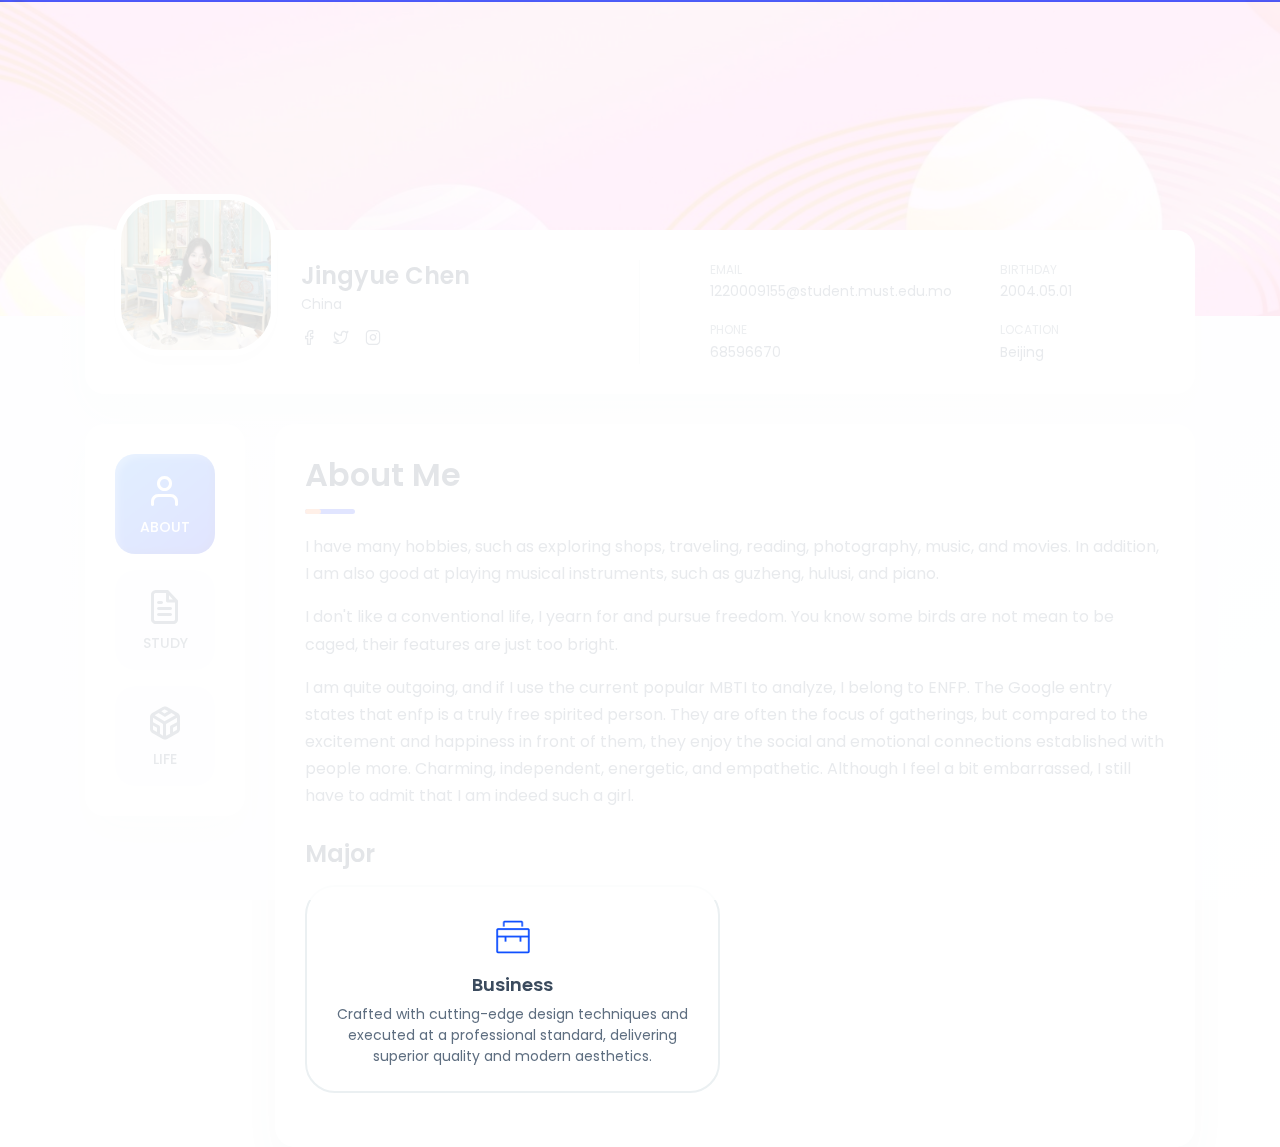
==== index.html @ 5c9cd275 "zxx" ====
﻿<!DOCTYPE html>
<html lang="en">
  <head>
    <meta charset="utf-8" />
    <title>vCard - About</title>

    <!-- Meta Data -->
    <meta http-equiv="X-UA-Compatible" content="IE=edge" />
    <meta
      name="viewport"
      content="width=device-width, initial-scale=1, shrink-to-fit=no"
    />
    <meta name="format-detection" content="telephone=no" />
    <meta name="format-detection" content="address=no" />
    <meta name="author" content="ArtTemplate" />
    <meta name="description" content="vCard" />

    <!-- Twitter data -->
    <meta name="twitter:card" content="summary_large_image" />
    <meta name="twitter:site" content="@ArtTemplates" />
    <meta name="twitter:title" content="vCard" />
    <meta name="twitter:description" content="vCard" />
    <meta name="twitter:image" content="assets/images/social.jpg" />

    <!-- Open Graph data -->
    <meta property="og:title" content="ArtTemplate" />
    <meta property="og:type" content="website" />
    <meta property="og:url" content="your url website" />
    <meta property="og:image" content="assets/images/social.jpg" />
    <meta property="og:description" content="vCard" />
    <meta property="og:site_name" content="vCard" />

    <!-- Favicons -->
    <link
      rel="apple-touch-icon"
      sizes="144x144"
      href="assets/images/favicons/apple-touch-icon-144x144.png"
    />
    <link
      rel="apple-touch-icon"
      sizes="114x114"
      href="assets/images/favicons/apple-touch-icon-114x114.png"
    />
    <link
      rel="apple-touch-icon"
      sizes="72x72"
      href="assets/images/favicons/apple-touch-icon-72x72.png"
    />
    <link
      rel="apple-touch-icon"
      sizes="57x57"
      href="assets/images/favicons/apple-touch-icon-57x57.png"
    />
    <link
      rel="shortcut icon"
      href="assets/images/favicons/favicon.png"
      type="image/png"
    />

    <!-- Styles -->
    <link rel="stylesheet" type="text/css" href="assets/styles/style.css" />

    <link rel="stylesheet" type="text/css" href="assets/demo/style-demo.css" />
  </head>
  <body>
    <!-- Preloader -->
    <div class="preloader">
      <div class="preloader__wrap">
        <div class="circle-pulse">
          <div class="circle-pulse__1"></div>
          <div class="circle-pulse__2"></div>
        </div>
        <div class="preloader__progress"><span></span></div>
      </div>
    </div>

    <main class="main">
      <!-- Header Image -->
      <div class="header-image">
        <div
          class="js-parallax"
          style="background-image: url(assets/img/pic/banner.jpg)"
        ></div>
      </div>

      <div class="container gutter-top">
        <!-- Header -->
        <header class="header box">
          <div class="header__left">
            <div class="header__photo">
              <img
                class="header__photo-img"
                src="assets/img/pic/8.jpg"
                alt="Jingyue Chen"
              />
            </div>
            <div class="header__base-info">
              <h4 class="title titl--h4">Jingyue Chen</h4>
              <div class="status">China</div>
              <ul class="header__social">
                <li>
                  <a href="https://www.facebook.com"
                    ><i class="font-icon icon-facebook1"></i
                  ></a>
                </li>
                <li>
                  <a href="https://www.twitter.com"
                    ><i class="font-icon icon-twitter1"></i
                  ></a>
                </li>
                <li>
                  <a href="https://www.instagram.com"
                    ><i class="font-icon icon-instagram1"></i
                  ></a>
                </li>
              </ul>
            </div>
          </div>
          <div class="header__right">
            <ul class="header__contact">
              <li><span class="overhead">Email</span>1220009155@student.must.edu.mo </li>
              <li><span class="overhead">Phone</span>68596670</li>
            </ul>
            <ul class="header__contact">
              <li><span class="overhead">Birthday</span>2004.05.01</li>
              <li><span class="overhead">Location</span>Beijing </li>
            </ul>
          </div>
        </header>

        <div class="row sticky-parent">
          <!-- Sidebar nav -->
          <aside class="col-12 col-md-12 col-lg-2">
            <div class="sidebar box sticky-column">
              <ul class="nav">
                <li class="nav__item">
                  <a class="active" href="index.html"
                    ><i class="icon-user"></i>About</a
                  >
                </li>
                <li class="nav__item">
                  <a href="resume.html"><i class="icon-file-text"></i>Study</a>
                </li>
                <li class="nav__item">
                  <a href="blog.html"><i class="icon-codesandbox"></i> Life</a>
                </li>
              </ul>
            </div>
          </aside>

          <!-- Content -->
          <div class="col-12 col-md-12 col-lg-10">
            <div class="box box-content">
              <!-- About -->
              <div class="pb-0 pb-sm-2">
                <h1 class="title title--h1 first-title title__separate">
                  About Me
                </h1>
                <p style="font-size: 1rem">
                  I have many hobbies, such as exploring shops, traveling,
                  reading, photography, music, and movies. In addition, I am
                  also good at playing musical instruments, such as guzheng,
                  hulusi, and piano.
                </p>
                <p style="font-size: 1rem">
                  I don't like a conventional life, I yearn for and pursue
                  freedom. You know some birds are not mean to be caged, their
                  features are just too bright.
                </p>
                <p style="font-size: 1rem">
                  I am quite outgoing, and if I use the current popular MBTI to
                  analyze, I belong to ENFP. The Google entry states that enfp
                  is a truly free spirited person. They are often the focus of
                  gatherings, but compared to the excitement and happiness in
                  front of them, they enjoy the social and emotional connections
                  established with people more. Charming, independent,
                  energetic, and empathetic. Although I feel a bit embarrassed,
                  I still have to admit that I am indeed such a girl.
                </p>
              </div>

              <!-- What -->
              <div class="mt-1">
                <h2 class="title title--h3">Major</h2>
                <div class="row">
                  <!-- Case Item -->
                  <div class="col-12 col-lg-6">
                    <div class="case-item">
                      <img
                        class="case-item__icon"
                        src="assets/img/pic/商务.png"
                        alt=""
                      />
                      <div>
                        <h3 class="title title--h4">Business</h3>
                        <p class="case-item__caption">
                          Crafted with cutting-edge design techniques and
                          executed at a professional standard, delivering
                          superior quality and modern aesthetics.
                        </p>
                      </div>
                    </div>
                  </div>
                </div>
              </div>

              <!-- Testimonials -->
            </div>

            <!-- Footer -->
          </div>
        </div>
      </div>
    </main>

    <!-- SVG masks -->
    <svg class="svg-defs">
      <clipPath id="avatar-box">
        <path
          d="M1.85379 38.4859C2.9221 18.6653 18.6653 2.92275 38.4858 1.85453 56.0986.905299 77.2792 0 94 0c16.721 0 37.901.905299 55.514 1.85453 19.821 1.06822 35.564 16.81077 36.632 36.63137C187.095 56.0922 188 77.267 188 94c0 16.733-.905 37.908-1.854 55.514-1.068 19.821-16.811 35.563-36.632 36.631C131.901 187.095 110.721 188 94 188c-16.7208 0-37.9014-.905-55.5142-1.855-19.8205-1.068-35.5637-16.81-36.63201-36.631C.904831 131.908 0 110.733 0 94c0-16.733.904831-37.9078 1.85379-55.5141z"
        />
      </clipPath>
      <clipPath id="avatar-hexagon">
        <path
          d="M0 27.2891c0-4.6662 2.4889-8.976 6.52491-11.2986L31.308 1.72845c3.98-2.290382 8.8697-2.305446 12.8637-.03963l25.234 14.31558C73.4807 18.3162 76 22.6478 76 27.3426V56.684c0 4.6805-2.5041 9.0013-6.5597 11.3186L44.4317 82.2915c-3.9869 2.278-8.8765 2.278-12.8634 0L6.55974 68.0026C2.50414 65.6853 0 61.3645 0 56.684V27.2891z"
        />
      </clipPath>
    </svg>

    <div class="back-to-top"></div>

    <!-- JavaScripts -->
    <script src="assets/js/jquery-3.4.1.min.js"></script>
    <script src="assets/js/plugins.min.js"></script>
    <script src="assets/js/common.js"></script>

    <script src="assets/demo/plugins-demo.js"></script>
  </body>
</html>
---- assets/styles/style.css ----
/* ------------------------------------------------
 Author: ArtStyles (Art)
 更多模板：http://www.bootstrapmb.com/
 Template Name: vCard 3
 version: 1.0.0
------------------------------------------------ */
/* ------------------------------------------------

 - General Styles
 - Typography
 - Preloader
 - Form
 - Button
 - Preloader
 - Header
 - Sections
 - Navbar
 - Footer
 - Cases
 - Clients
 - Contact
 - Single post
 - Footer
 - Contact
 - Portfolio
 - News
 - Single news
 - Testimonials
 - Timeline
 - Other
 
------------------------------------------------ */
@import url(vendors/bootstrap.min.css);
@import url(vendors/swiper.min.css);
@import url(../icons/style.css);
@import url("https://fonts.googleapis.com/css2?family=Poppins:ital,wght@0,400;0,500;0,600;1,400;1,500;1,600&display=swap");
/* -----------------------------------------------------------------
    - General Styles
----------------------------------------------------------------- */
*,
::before,
::after {
  background-repeat: no-repeat;
  box-sizing: border-box;
}

html {
  font-size: 1rem;
  -webkit-overflow-scrolling: touch;
  -webkit-box-sizing: border-box;
  box-sizing: border-box;
  -ms-overflow-x: hidden;
}

body, html {
  -webkit-text-size-adjust: 100%;
}

body {
  background: linear-gradient(145.44deg, #F2F4FA 0%, #FAFBFC 100%);
  background-repeat: no-repeat;
  background-attachment: fixed;
  color: #5E6E80;
  font-family: "Poppins", sans-serif;
  font-weight: 400;
  font-size: 0.875rem;
  line-height: 1.7;
  min-height: 100vh;
  overflow-x: hidden;
  -ms-overflow-style: scrollbar;
  -webkit-font-smoothing: antialiased;
}
@media only screen and (max-width: 580px) {
  body {
    line-height: 1.6;
  }
}

html.is-scroll-disabled body {
  height: 100vh;
  overflow: hidden;
}

@media all and (-ms-high-contrast: none), (-ms-high-contrast: active) {
  html.is-scroll-disabled {
    overflow: hidden;
  }
}
.no-scroll {
  overflow: hidden;
  -ms-overflow-style: none;
}

.no-scroll-height {
  overflow-x: hidden;
}

.svg-defs {
  position: absolute;
  height: 0;
  width: 0;
}

.bg-triangles {
  background-image: url(../images/triangles-top.svg), url(../images/triangles-bottom.svg), linear-gradient(145.44deg, #F2F4FA 0%, #FAFBFC 100%);
  background-position: left top, right bottom;
  background-repeat: no-repeat;
  background-size: inherit;
}
@media only screen and (max-width: 580px) {
  .bg-triangles {
    background-size: contain;
  }
}

/* -----------------------------------------------------------------
    - Typography
----------------------------------------------------------------- */
h1, h2, h3, h4, h5, h6 {
  color: #3B4B5E;
  font-family: "Poppins", sans-serif;
  font-weight: 600;
  line-height: 1.3;
}

.title--h1 {
  font-size: 2rem;
  margin-bottom: 1.3rem;
}
@media only screen and (max-width: 580px) {
  .title--h1 {
    font-size: 1.75rem;
    margin-bottom: 1rem;
  }
}
.title--h2 {
  font-size: 1.625rem;
}
@media only screen and (max-width: 580px) {
  .title--h2 {
    font-size: 1.375rem;
  }
}
.title--h3 {
  font-size: 1.5rem;
  margin-bottom: 1rem;
}
@media only screen and (max-width: 580px) {
  .title--h3 {
    font-size: 1.125rem;
  }
}
.title--h4 {
  font-size: 1.125rem;
}
@media only screen and (max-width: 580px) {
  .title--h4 {
    font-size: 1rem;
  }
}
.title--h5 {
  font-size: 1rem;
}
@media only screen and (max-width: 580px) {
  .title--h5 {
    font-size: 0.875rem;
  }
}
.title--h6 {
  font-size: 0.875rem;
}
@media only screen and (max-width: 580px) {
  .title--h6 {
    font-size: 0.75rem;
  }
}
.title--tone {
  color: #304CFD;
}
.title-icon {
  margin-right: 0.5rem;
  margin-top: -0.25rem;
  height: 1.875rem;
  width: 1.875rem;
}
@media only screen and (max-width: 580px) {
  .title-icon {
    height: 1.5625rem;
    width: 1.875rem;
  }
}
.title__separate {
  margin-bottom: 2.3125rem;
  position: relative;
}
.title__separate::before, .title__separate::after {
  content: '';
  background-color: #304CFD;
  border-radius: 0.5rem;
  height: 5px;
  position: absolute;
  bottom: -18px;
  left: 0;
  width: 3.125rem;
  z-index: 1;
}
.title__separate::after {
  background-color: #FF965D;
  width: 1rem;
}
@media only screen and (max-width: 580px) {
  .title__separate {
    margin-bottom: 1.5625rem;
  }
  .title__separate::before, .title__separate::after {
    height: 0.1875rem;
    bottom: -0.625rem;
  }
  .title__separate::before {
    width: 3rem;
  }
  .title__separate::after {
    width: 1rem;
  }
}

.weight--400 {
  font-weight: 400;
}
.weight--500 {
  font-weight: 500;
}
.weight--600 {
  font-weight: 600;
}

.overhead {
  color: rgba(94, 110, 128, 0.8);
  font-size: 0.75rem;
  display: block;
  text-transform: uppercase;
}

.block-quote {
  font-size: 1.25rem;
  font-weight: 400;
  font-style: italic;
  margin: 1.8125rem 0;
  position: relative;
  line-height: 1.6;
}
@media only screen and (max-width: 991px) {
  .block-quote {
    padding-left: 3.75rem;
  }
}
@media only screen and (max-width: 580px) {
  .block-quote {
    font-size: 1.125rem;
    margin: 0.625rem 0 1.25rem;
    padding-left: 0;
    padding-top: 2.5rem;
  }
}
.block-quote::before {
  background-image: url(../icons/icon-quote.svg);
  background-repeat: no-repeat;
  background-position: center;
  background-size: contain;
  content: '';
  height: 2.125rem;
  margin: 0 auto;
  position: absolute;
  top: 0;
  left: -54px;
  width: 2.125rem;
}
@media only screen and (max-width: 991px) {
  .block-quote::before {
    left: 0;
  }
}
@media only screen and (max-width: 580px) {
  .block-quote::before {
    right: 0;
  }
}
.block-quote__author {
  font-size: 0.875rem;
  font-style: normal;
  display: block;
  margin-top: 0.625rem;
  padding-left: 3rem;
  position: relative;
}
@media only screen and (max-width: 580px) {
  .block-quote__author {
    font-size: 0.875rem;
    margin-top: 0;
    padding-left: 2rem;
  }
}
.block-quote__author::before {
  content: '';
  background-color: #5E6E80;
  height: 1px;
  margin-bottom: auto;
  margin-top: auto;
  position: absolute;
  top: 0;
  bottom: 0;
  left: 0;
  width: 2rem;
}
@media only screen and (max-width: 580px) {
  .block-quote__author::before {
    width: 1rem;
  }
}

a {
  color: #304CFD;
  cursor: pointer;
  text-decoration: none;
  -webkit-text-decoration-skip: objects;
  transition: color 0.3s cubic-bezier(0.72, 0.16, 0.345, 0.875);
}
a:hover {
  color: #304CFD;
  outline: none;
  text-decoration: underline;
}
a.decoration--none {
  text-decoration: none;
}

img {
  max-width: 100%;
  -webkit-user-select: none;
  -moz-user-select: none;
  -ms-user-select: none;
  user-select: none;
}

iframe {
  background-color: #5E6E80;
  border: 0;
  display: block;
  height: 100%;
  width: 100%;
}

.cover {
  border-radius: 0.375rem;
  object-fit: cover;
  object-position: center;
  font-family: 'object-fit: cover; object-position: center;';
  height: 100%;
  width: 100%;
}
@media only screen and (max-width: 580px) {
  .cover {
    border-radius: 0.25rem;
  }
}

::-moz-selection {
  background: transparent;
  color: #304CFD;
}

::selection {
  background: transparent;
  color: #304CFD;
}

/* -----------------------------------------------------------------
    - Form
----------------------------------------------------------------- */
.form-control, .textarea, select,
.custom-select {
  background-color: #F7F9FA;
  border: 2px solid #F7F9FA;
  border-radius: 1.25rem;
  box-shadow: none;
  color: #5E6E80;
  font-size: inherit;
  height: auto;
  padding: 0.875rem 1.375rem 0.8125rem;
  position: relative;
  width: 100%;
  -webkit-appearance: none;
  -moz-appearance: none;
  appearance: none;
}
@media only screen and (max-width: 580px) {
  .form-control, .textarea, select,
  .custom-select {
    padding: 0.8125rem 1.375rem 0.75rem;
  }
}

.form-control:focus, .textarea:focus, select:focus,
.custom-select:focus {
  background-color: #fff;
  border: 2px solid rgba(141, 153, 166, 0.2);
  color: #5E6E80;
  box-shadow: none;
  outline: none;
}

.form-control {
  line-height: inherit;
}
@media all and (-ms-high-contrast: none), (-ms-high-contrast: active) {
  .form-control {
    line-height: 0;
  }
}
.form-control__icon {
  padding-left: 3.375rem;
}
@media only screen and (max-width: 580px) {
  .form-control__icon {
    padding-left: 2.8125rem;
  }
}

.textarea {
  border-radius: 1.25rem;
  display: block;
  padding: 0.8125rem 1.1875rem;
  resize: none;
}

.form-group {
  margin-bottom: 2rem;
  position: relative;
}
@media only screen and (max-width: 580px) {
  .form-group {
    margin-bottom: 1.6875rem;
  }
}
.form-group .font-icon {
  color: #5E6E80;
  font-size: 1.125rem;
  margin: auto 0;
  position: absolute;
  top: 0;
  bottom: 0;
  left: 38px;
  height: 1rem;
  width: 1rem;
  z-index: 1;
}
@media only screen and (max-width: 580px) {
  .form-group .font-icon {
    font-size: 1rem;
    left: 2.125rem;
  }
}

.help-block {
  position: absolute;
  font-size: 0.75rem;
  line-height: 1.4;
  padding-top: 0.3125rem;
  padding-left: 0.375rem;
}
@media only screen and (max-width: 580px) {
  .help-block {
    font-size: 0.6875rem;
  }
}

.with-errors {
  color: #FF3D57;
}

.has-error input,
.has-error textarea,
.has-error input:focus,
.has-error textarea:focus {
  border-color: #FF3D57;
}

#validator-contact {
  font-size: 0.875rem;
  margin-top: 1rem;
}

.form-control::-webkit-input-placeholder {
  color: #8D99A6;
}

.form-control::-moz-placeholder {
  color: #8D99A6;
}

.form-control:-ms-input-placeholder {
  color: #8D99A6;
}

.form-control::-ms-input-placeholder {
  color: #8D99A6;
}

.form-control::placeholder {
  color: #8D99A6;
}

input:invalid,
textarea:invalid {
  outline: none !important;
}

.custom-control-input:focus ~ .custom-control-label::before {
  box-shadow: 0 0 0 0.2rem rgba(48, 76, 253, 0.25);
}
.custom-control-input:focus:not(:checked) ~ .custom-control-label::before {
  border-color: #304CFD;
}
.custom-control-input:not(:disabled):active ~ .custom-control-label::before {
  border-color: #fff;
  background-color: transparent;
}
.custom-control-input:checked ~ .custom-control-label::before {
  border-color: #304CFD;
  background-color: #304CFD;
}

.custom-control-label {
  line-height: 1.55;
  padding-left: 0.5rem;
}
.custom-control-label::before {
  background-color: transparent;
  border: 1px solid #5E6E80;
}

select,
.custom-select {
  background: url("data:image/svg+xml,%3csvg xmlns='http://www.w3.org/2000/svg' viewBox='0 0 4 5'%3e%3cpath fill='%23fff' d='M2 0L0 2h4zm0 5L0 3h4z'/%3e%3c/svg%3e") no-repeat right 0.1rem center/10px 16px;
}
select option,
.custom-select option {
  color: #5E6E80;
}

.dropdown-menu {
  border: 0;
  border-radius: 12px;
  box-shadow: 0 0.5rem 2.5rem rgba(94, 110, 128, 0.25);
  color: #5E6E80;
  font-size: 0.9375rem;
}
.dropdown-menu::before {
  content: '';
  border-left: 0.375rem solid transparent;
  border-right: 0.375rem solid transparent;
  border-bottom: 0.375rem solid #fff;
  height: 0;
  position: absolute;
  top: -6px;
  left: 18px;
  width: 0;
}
.dropdown.dropup .dropdown-menu::before {
  border-left: 0.375rem solid transparent;
  border-right: 0.375rem solid transparent;
  border-top: 0.375rem solid #fff;
  border-bottom: 0.375rem solid transparent;
  top: auto;
  bottom: -0.75rem;
}

.tooltip-inner {
  max-width: 12.5rem;
  padding: 0.25rem 0.625rem 0.25rem;
  background-color: #5E6E80;
  border-radius: 0.25rem;
  box-shadow: 0 1rem 2rem rgba(94, 110, 128, 0.25), 0 0.125rem 1rem rgba(94, 110, 128, 0.5);
}
.tooltip.show {
  opacity: 1;
}

.bs-tooltip-top .arrow::before,
.bs-tooltip-auto[x-placement^="top"] .arrow::before {
  border-width: 0.3125rem 0.3125rem 0;
  border-top-color: #5E6E80;
}

.bs-tooltip-right .arrow::before,
.bs-tooltip-auto[x-placement^="right"] .arrow::before {
  border-width: 0.3125rem 0.3125rem 0.3125rem 0;
  border-right-color: #5E6E80;
}

.bs-tooltip-left .arrow::before,
.bs-tooltip-auto[x-placement^="left"] .arrow::before {
  border-width: 0.3125rem 0 0.3125rem 0.3125rem;
  border-left-color: #5E6E80;
}

.bs-tooltip-bottom .arrow::before,
.bs-tooltip-auto[x-placement^="bottom"] .arrow::before {
  border-width: 0 0.3125rem 0.3125rem;
  border-bottom-color: #5E6E80;
}

@media only screen and (min-width: 580px) {
  .pt-sm-6 {
    padding-top: 5rem;
  }
}

.btn {
  background-image: linear-gradient(142.17deg, #3086FF 6.66%, #304CFD 91.48%);
  box-shadow: inset -0.25rem -0.25rem 0.3125rem rgba(0, 0, 0, 0.1), inset 0.25rem 0.25rem 0.3125rem rgba(255, 255, 255, 0.23);
  border-radius: 20px;
  border: 0;
  color: #fff;
  cursor: pointer;
  font-size: 1rem;
  font-weight: 400;
  line-height: 1;
  height: 3.5rem;
  padding: 0 1.5rem;
  position: relative;
  transition: .4s ease-in-out;
  white-space: nowrap;
}
.btn:hover {
  color: #fff;
  box-shadow: none;
  opacity: .9;
}
.btn .font-icon {
  margin-right: 0.375rem;
}
.btn.disabled {
  pointer-events: none;
}
.btn.disabled:hover {
  opacity: .9;
}
.btn.disabled:hover {
  opacity: .9;
}

button:focus {
  outline: none;
}

/* -----------------------------------------------------------------
    - Preloader
----------------------------------------------------------------- */
.preloader {
  display: flex;
  align-items: center;
  justify-content: center;
  background-color: #fff;
  position: fixed;
  top: 0;
  left: 0;
  width: 100%;
  height: 100%;
  overflow: hidden;
  text-align: center;
  z-index: 1106;
  opacity: 1;
}
.preloader > * {
  min-width: 0;
}
.preloader__wrap {
  width: 100%;
  max-width: 9.375rem;
}
.preloader__progress {
  background: #fff;
  height: 0.125rem;
  position: absolute;
  top: 0;
  left: 0;
  overflow: hidden;
  width: 100%;
}
.preloader__progress span {
  background: #304CFD;
  position: absolute;
  top: 0;
  left: 0;
  height: 100%;
  width: 0;
}

.circle-pulse > * {
  position: absolute;
  top: 50%;
  left: 50%;
  border-radius: 50%;
  box-sizing: border-box;
  transform: scale(0);
  animation: pulse 1.6s linear infinite;
}

.circle-pulse__1 {
  width: 6rem;
  height: 6rem;
  margin-top: -3rem;
  margin-left: -3rem;
  background-color: #304CFD;
}

.circle-pulse__2 {
  width: 4.8rem;
  height: 4.8rem;
  margin-top: -2.4rem;
  margin-left: -2.4rem;
  background-color: rgba(48, 76, 253, 0.7);
  animation-delay: -0.8s;
}

@keyframes pulse {
  0% {
    transform: scale(0, 0);
    opacity: 1;
  }
  100% {
    transform: scale(1, 1);
    opacity: 0;
  }
}
/* -----------------------------------------------------------------
    - Header
----------------------------------------------------------------- */
.header-image {
  height: 19.75rem;
  position: absolute;
  top: 0;
  left: 0;
  width: 100%;
}

.header {
  display: flex;
  margin-bottom: 1.875rem;
}
.header > * {
  min-width: 0;
}
@media only screen and (max-width: 991px) {
  .header {
    flex-direction: column;
  }
}
@media only screen and (max-width: 580px) {
  .header {
    margin-bottom: 0.9375rem;
  }
}
.header__left {
  display: flex;
  align-items: start;
  flex: 0 0 50%;
  padding-right: 1.875rem;
  position: relative;
}
.header__left > * {
  min-width: 0;
}
.header__left::before {
  content: '';
  background-color: #EBF0F2;
  position: absolute;
  top: 0;
  right: 0;
  bottom: 0;
  height: 100%;
  width: 1px;
}
@media only screen and (max-width: 991px) {
  .header__left {
    align-items: center;
    flex-direction: column;
    padding-right: 0;
    padding-bottom: 1.25rem;
    text-align: center;
  }
  .header__left::before {
    position: absolute;
    top: auto;
    right: 0;
    bottom: 0;
    height: 1px;
    width: 100%;
  }
}
.header__right {
  display: flex;
  align-items: start;
  flex: 0 0 58%;
  padding-left: 1.875rem;
}
.header__right > * {
  min-width: 0;
}
@media only screen and (max-width: 991px) {
  .header__right {
    padding-left: 0;
    padding-top: 1.875rem;
  }
  .header__right ul:first-child {
    padding: 0;
  }
}
@media only screen and (max-width: 580px) {
  .header__right {
    flex-direction: column;
    padding-top: 1.5rem;
  }
}
.header__photo {
  background-color: #fff;
  border: 0.375rem solid #fff;
  border-radius: 2.9375rem;
  box-shadow: 0 0.5rem 1.5rem rgba(0, 0, 0, 0.05);
  margin-top: -4.125rem;
  height: 10.125rem;
  overflow: hidden;
  width: 10.125rem;
}
@media only screen and (max-width: 991px) {
  .header__photo {
    margin-top: -5rem;
    margin-bottom: 1.25rem;
  }
}
.header__photo-img {
  height: 100%;
  width: 100%;
}
.header__base-info {
  margin-left: 1.5rem;
}
@media only screen and (max-width: 991px) {
  .header__base-info {
    margin-left: 0;
  }
}
.header__base-info .title {
  margin-bottom: 0.125rem;
}
.header__social {
  display: flex;
  align-items: center;
  font-size: 1rem;
  list-style: none;
  margin-top: 0.5rem;
  margin-bottom: 0;
  padding: 0;
}
.header__social > * {
  min-width: 0;
}
.header__social li {
  margin-right: 1rem;
}
.header__social li:last-child {
  margin-right: 0;
}
.header__social a {
  color: #5E6E80;
  text-decoration: none;
}
.header__social a:hover {
  color: #304CFD;
}
@media only screen and (max-width: 991px) {
  .header__social {
    justify-content: center;
  }
}
.header__contact {
  list-style: none;
  margin-bottom: 0;
  width: 50%;
}
@media only screen and (max-width: 991px) {
  .header__contact:first-child {
    padding: 0;
    margin-bottom: 1rem;
  }
}
@media only screen and (max-width: 580px) {
  .header__contact {
    padding: 0;
    width: 100%;
  }
  .header__contact:first-child {
    margin-bottom: 0.75rem;
  }
}
.header__contact li {
  margin-bottom: 1rem;
  word-break: break-all;
}
@media only screen and (max-width: 580px) {
  .header__contact li {
    margin-bottom: 0.75rem;
  }
}
.header__contact li:last-child {
  margin-bottom: 0;
}

.status {
  font-size: 0.875rem;
  display: inline-flex;
  align-items: center;
}
.status > * {
  min-width: 0;
}

/* -----------------------------------------------------------------
    - Sections
----------------------------------------------------------------- */
.box {
  background-color: #fff;
  border-radius: 20px;
  box-shadow: 0px 20px 40px rgba(103, 118, 128, 0.03);
  padding: 1.875rem;
  position: relative;
  transition: box-shadow .3s ease-in-out;
}
@media only screen and (max-width: 580px) {
  .box {
    padding: 1rem;
  }
}
.box__border {
  border: 2px solid #EBF0F2;
  border-radius: 20px;
}
@media only screen and (max-width: 580px) {
  .box__border {
    border-radius: 13.3333333333px;
    padding: 1rem;
  }
}

@media only screen and (max-width: 991px) {
  .box-content {
    border-radius: 0 0 20px 20px;
  }
}
@media only screen and (max-width: 580px) {
  .box-content {
    border-radius: 13.3333333333px;
  }
}

.js-image {
  background-size: cover;
  background-position: center;
  height: 100%;
  width: 100%;
}

.overlay {
  position: relative;
}
.overlay::before, .overlay--45::before, .overlay--80::before {
  content: '';
  background-color: rgba(46, 47, 54, 0.8);
  position: absolute;
  top: 0;
  left: 0;
  height: 100%;
  width: 100%;
  z-index: 2;
}
.overlay--45::before {
  background-color: rgba(46, 47, 54, 0.45);
}
.overlay--80::before {
  background-color: rgba(46, 47, 54, 0.8);
}

.gutter-top {
  padding-top: 14.375rem;
}
@media only screen and (max-width: 580px) {
  .gutter-top {
    padding-top: 8.125rem;
  }
}
.gutter-top-100 {
  padding-top: 6.25rem;
}
@media only screen and (max-width: 580px) {
  .gutter-top-100 {
    padding-top: 8.125rem;
  }
}

.avatar {
  display: block;
  height: 100%;
  width: 100%;
}
.avatar--180 {
  max-height: 11.25rem;
  max-width: 11.25rem;
  height: 11.25rem;
  width: 11.25rem;
}
@media only screen and (max-width: 991px) {
  .avatar--180 {
    max-height: 12.5rem;
    max-width: 12.5rem;
    height: 12.5rem;
    width: 12.5rem;
  }
}
.avatar--80 {
  max-height: 5rem;
  max-width: 5rem;
}
@media only screen and (max-width: 580px) {
  .avatar--80 {
    max-height: 4.5454545455rem;
    max-width: 4.5454545455rem;
  }
}
.avatar--60 {
  max-height: 3.75rem;
  max-width: 3.75rem;
}
@media only screen and (max-width: 580px) {
  .avatar--60 {
    max-height: 2.8195488722rem;
    max-width: 2.8195488722rem;
  }
}
.avatar__box {
  -webkit-clip-path: url(#avatar-box);
  clip-path: url(#avatar-box);
}
.avatar__hexagon {
  -webkit-clip-path: url(#avatar-hexagon);
  clip-path: url(#avatar-hexagon);
}
.avatar image {
  height: 100%;
  width: 100%;
}

.social {
  line-height: 0;
  margin-top: 1.5rem;
  margin-bottom: 1.375rem;
}
.social__link {
  color: #3B4B5E;
  display: inline-block;
  font-size: 0.875rem;
  margin-left: 0.8125rem;
  text-decoration: none;
}
.social__link:hover {
  cursor: pointer;
  text-decoration: none;
}
.social__link:first-child {
  margin-left: 0;
}

/* -----------------------------------------------------------------
    - Navbar
----------------------------------------------------------------- */
.sidebar {
  transition: all .3s ease-in-out;
}
@media only screen and (max-width: 1200px) {
  .sidebar {
    padding: 1.5rem;
  }
}
@media only screen and (max-width: 991px) {
  .sidebar {
    border-bottom: 1px solid #EBF0F2;
    border-radius: 20px 20px 0 0;
    padding: 1.875rem;
  }
}
@media only screen and (max-width: 580px) {
  .sidebar {
    border-bottom: 0;
    border-radius: 0;
    box-shadow: 0px 20px 40px rgba(103, 118, 128, 0.2);
    padding: 0.5rem 0.9375rem;
    position: fixed;
    top: 0;
    left: 0;
    width: 100%;
    z-index: 10;
  }
}
.sidebar.is_stuck {
  margin-top: 1.875rem;
  z-index: 1;
}

@media only screen and (max-width: 991px) {
  .nav {
    justify-content: space-between;
  }
}
@media only screen and (max-width: 580px) {
  .nav {
    justify-content: center;
  }
}
.nav__item {
  display: block;
  height: 6.25rem;
  margin-bottom: 1rem;
  text-align: center;
  text-transform: uppercase;
  width: 100%;
}
.nav__item:last-child {
  margin-bottom: 0;
}
@media only screen and (max-width: 1200px) {
  .nav__item {
    height: 5.125rem;
  }
}
@media only screen and (max-width: 991px) {
  .nav__item {
    margin-bottom: 0;
    width: calc(20% - 1rem);
  }
}
@media only screen and (max-width: 768px) {
  .nav__item {
    width: calc(20% - .5rem);
  }
}
@media only screen and (max-width: 580px) {
  .nav__item {
    height: auto;
    width: calc(20% - 0rem);
  }
}
.nav__item a {
  background-color: #F7F9FA;
  border-radius: 1.25rem;
  color: #5E6E80;
  font-size: 0.875rem;
  font-weight: 500;
  display: flex;
  flex-direction: column;
  align-items: center;
  justify-content: center;
  height: 100%;
  position: relative;
  text-decoration: none;
  transition: all 0s;
}
.nav__item a > * {
  min-width: 0;
}
.nav__item a:hover {
  color: #304CFD;
}
@media only screen and (max-width: 1200px) {
  .nav__item a {
    border-radius: 1rem;
    font-size: 0.75rem;
  }
}
@media only screen and (max-width: 768px) {
  .nav__item a {
    font-size: 0.6875rem;
  }
}
@media only screen and (max-width: 580px) {
  .nav__item a {
    background-color: transparent;
  }
}
.nav__item a.active {
  background-image: linear-gradient(142.17deg, #3086FF 6.66%, #304CFD 91.48%);
  box-shadow: inset -0.25rem -0.25rem 0.3125rem rgba(0, 0, 0, 0.1), inset 0.25rem 0.25rem 0.3125rem rgba(255, 255, 255, 0.23);
  color: #fff;
}
.nav__item a.active:hover {
  color: #fff;
}
@media only screen and (max-width: 580px) {
  .nav__item a.active {
    background-image: none;
    box-shadow: none;
    color: #304CFD;
  }
  .nav__item a.active:hover {
    color: #304CFD;
  }
  .nav__item a.active::before {
    content: '';
    background-color: #304CFD;
    height: 0.125rem;
    position: absolute;
    bottom: -8px;
    left: 0;
    width: 100%;
  }
}
.nav__item [class^="icon-"] {
  display: block;
  font-size: 2.25rem;
  margin-top: 0.25rem;
  margin-bottom: 0.5rem;
}
@media only screen and (max-width: 1200px) {
  .nav__item [class^="icon-"] {
    font-size: 1.75rem;
    margin-bottom: 0.25rem;
  }
}
@media only screen and (max-width: 768px) {
  .nav__item [class^="icon-"] {
    font-size: 1.5rem;
  }
}
@media only screen and (max-width: 580px) {
  .nav__item [class^="icon-"] {
    font-size: 1.0625rem;
    margin-top: 0.375rem;
  }
}

/* -----------------------------------------------------------------
    - Footer
----------------------------------------------------------------- */
.footer {
  color: #8D99A6;
  font-size: 0.875rem;
  padding-top: 1rem;
  padding-bottom: 1rem;
  text-align: center;
}
@media only screen and (max-width: 580px) {
  .footer {
    padding-top: 0.5rem;
    padding-bottom: 0.5rem;
  }
}

/* -----------------------------------------------------------------
    - Cases
----------------------------------------------------------------- */
.case-item {
  border: 2px solid #EBF0F2;
  border-radius: calc(20px + 10px);
  display: flex;
  flex-direction: column;
  align-items: center;
  height: calc(100% - 24px);
  margin-bottom: 1.5rem;
  padding: 1.875rem 1.875rem 1.5rem;
  position: relative;
  text-align: center;
}
.case-item > * {
  min-width: 0;
}
@media only screen and (max-width: 991px) {
  .case-item {
    height: calc(100% - 20px);
  }
}
@media only screen and (max-width: 580px) {
  .case-item {
    border-radius: 13.3333333333px;
    height: calc(100% - 15px);
    margin-bottom: 0.9375rem;
    padding: 1rem;
    text-align: center;
  }
}
@media screen and (-ms-high-contrast: active), (-ms-high-contrast: none) {
  .case-item {
    display: block;
  }
}
.case-item__icon {
  height: 2.5rem;
  width: 2.5rem;
  margin-bottom: 1rem;
}
@media only screen and (max-width: 580px) {
  .case-item__icon {
    margin-bottom: 0.8125rem;
  }
}
.case-item div {
  flex: 1;
}
.case-item__caption {
  line-height: 1.5;
}
@media only screen and (max-width: 580px) {
  .case-item__caption {
    font-size: 0.8125rem;
    line-height: 1.4;
  }
}
.case-item__caption:last-child {
  margin-bottom: 0;
}

/* -----------------------------------------------------------------
    - Clients
----------------------------------------------------------------- */
.js-carousel-clients {
  padding-top: 0.5rem;
  padding-bottom: 1rem;
}
@media only screen and (max-width: 991px) {
  .js-carousel-clients {
    padding-bottom: 0;
  }
}
@media only screen and (max-width: 580px) {
  .js-carousel-clients .swiper-slide {
    text-align: center;
  }
}

/* -----------------------------------------------------------------
    - Contact
----------------------------------------------------------------- */
@media only screen and (max-width: 768px) {
  .contact-form .btn {
    width: 100%;
  }
}

.map {
  background-color: #F7F9FA;
  border-radius: 13.3333333333px;
  height: 23.75rem;
  margin-bottom: 2rem;
  position: relative;
  direction: ltr;
}
@media only screen and (max-width: 580px) {
  .map {
    height: 15.625rem;
    margin-bottom: 1.25rem;
  }
}

.popover-map-title {
  color: #3B4B5E;
  font-size: 1.125rem;
  margin-top: 0.1875rem;
  margin-bottom: 0.5rem;
}
.popover-map-caption {
  color: #5E6E80;
  font-weight: 400;
}

#marker {
  background-image: url("../images/icon-map-pic.svg");
  background-size: cover;
  width: 3.125rem;
  height: 3.125rem;
  cursor: pointer;
}

/* -----------------------------------------------------------------
    - Portfolio
----------------------------------------------------------------- */
.gutter-sizer {
  width: 1.875rem;
}

.gallery-grid {
  display: flex;
}
.gallery-grid > * {
  min-width: 0;
}
.gallery-grid__item {
  margin-bottom: 1.25rem;
  width: calc(33% - 18px);
}
@media only screen and (max-width: 991px) {
  .gallery-grid__item {
    width: calc(50% - 16px);
  }
}
@media only screen and (max-width: 768px) {
  .gallery-grid__item {
    width: 100%;
  }
  .gallery-grid__item:last-child {
    margin-bottom: 0;
  }
}
.gallery-grid__item:hover .gallery-grid__image {
  transform: scale3d(1.1, 1.1, 1);
}
.gallery-grid-two .gallery-grid__item {
  width: calc(50% - 16px);
}
@media only screen and (max-width: 768px) {
  .gallery-grid-two .gallery-grid__item {
    width: 100%;
  }
}
.gallery-grid__image-wrap {
  border-radius: 14px;
  height: 11.25rem;
  overflow: hidden;
  position: relative;
  width: 100%;
  z-index: 1;
}
@media only screen and (max-width: 991px) {
  .gallery-grid__image-wrap {
    height: 12.5rem;
  }
}
@media only screen and (max-width: 768px) {
  .gallery-grid__image-wrap {
    height: 18.125rem;
  }
}
.gallery-grid-two .gallery-grid__image-wrap {
  height: auto;
}
.gallery-grid__image {
  border-radius: 10px;
  transform: scale3d(1, 1, 1);
}
.gallery-grid__title {
  margin-top: 1rem;
  margin-bottom: 0;
}
@media only screen and (max-width: 580px) {
  .gallery-grid__title {
    font-size: 0.875rem;
  }
}
.gallery-grid__category {
  font-size: 0.875rem;
  display: block;
}

@media only screen and (min-width: 769px) {
  .filter {
    display: inline-flex;
    flex-wrap: wrap;
    font-size: 1rem;
    list-style: none;
    margin-bottom: 1.1875rem;
    padding: 0;
  }
  .filter > * {
    min-width: 0;
  }
  .filter__item {
    padding-right: 1rem;
    position: relative;
  }
  .filter__item::before {
    content: '';
    background-color: #5E6E80;
    border-radius: 0.1875rem;
    position: absolute;
    top: 0;
    right: 6px;
    bottom: 0;
    height: 0.25rem;
    margin: auto;
    width: 0.25rem;
  }
  .filter__item:first-child {
    display: none;
  }
  .filter__item:last-child {
    padding-right: 0;
  }
  .filter__item:last-child::before {
    display: none;
  }
  .filter__item a {
    color: rgba(94, 110, 128, 0.8);
  }
  .filter__item.active a {
    color: #3B4B5E;
  }
  .filter__link {
    padding: 0 0.25rem;
    text-decoration: none;
    display: block;
    overflow: hidden;
    position: relative;
  }
  .filter__link:hover {
    text-decoration: none;
  }
}
.select .placeholder {
  display: none;
}

@media only screen and (max-width: 768px) {
  .select {
    background-color: #F7F9FA;
    border-radius: 1.25rem;
    display: block;
    margin-bottom: 2rem;
    padding: 0.25rem 1.1875rem 0.1875rem 1.25rem;
    position: relative;
    vertical-align: middle;
    text-align: left;
    user-select: none;
    width: 100%;
    -webkit-touch-callout: none;
    z-index: 2;
  }
  .select .placeholder {
    cursor: pointer;
    display: block;
    padding: 0.5rem 0;
    position: relative;
    z-index: 1;
  }
  .select .placeholder:after {
    position: absolute;
    top: 50%;
    right: 2px;
    transform: translateY(-50%);
    font-family: 'icomoon';
    content: '\e940';
    z-index: 10;
  }
  .select.is-open .placeholder:after {
    content: '\e943';
  }
  .select.is-open ul {
    display: block;
  }
  .select ul {
    background-color: #fff;
    box-shadow: 0 0.625rem 3.75rem rgba(141, 153, 166, 0.25);
    border-radius: 20px;
    display: none;
    max-height: 37.5rem;
    overflow: hidden;
    overflow-y: auto;
    padding: 0.625rem 0;
    position: absolute;
    top: 100%;
    left: 0;
    width: 100%;
    z-index: 100;
  }
  .select ul li {
    display: block;
    text-align: left;
    padding: 0.3125rem 1.25rem 0.1875rem;
    color: #5E6E80;
    cursor: pointer;
  }
  .select ul li:hover {
    background-color: #304CFD;
  }
  .select ul li:hover a {
    color: #fff;
  }
  .select ul li:first-child {
    display: none;
  }
  .select ul li a {
    color: #5E6E80;
    text-decoration: none;
  }
}
@media only screen and (max-width: 580px) {
  .select {
    margin-bottom: 1rem;
  }
}
/* -----------------------------------------------------------------
    - News
----------------------------------------------------------------- */
.news-grid {
  display: flex;
  flex-wrap: wrap;
  margin-left: -0.9375rem;
  margin-right: -0.9375rem;
}
.news-grid > * {
  min-width: 0;
}
@media only screen and (max-width: 991px) {
  .news-grid {
    margin-left: 0;
    margin-right: 0;
  }
}

.news-item {
  background-color: #F7F9FA;
  margin-bottom: 1.875rem;
  margin-left: 0.9375rem;
  margin-right: 0.9375rem;
  padding: 0;
  width: calc(50% - 30px);
}
@media only screen and (max-width: 991px) {
  .news-item {
    margin-left: 0;
    margin-right: 0;
    width: 100%;
  }
  .news-item:last-child {
    margin-bottom: 0;
  }
}
@media only screen and (max-width: 580px) {
  .news-item {
    margin-bottom: 1.25rem;
  }
}
.news-item:hover .news-item__image-wrap::before, .news-item:hover .news-item__image-wrap::after {
  opacity: 1;
}
.news-item__image-wrap {
  overflow: hidden;
  border-radius: 20px 20px 0 0;
  height: 14rem;
  position: relative;
}
@media only screen and (max-width: 991px) {
  .news-item__image-wrap {
    height: 18rem;
  }
}
@media only screen and (max-width: 580px) {
  .news-item__image-wrap {
    height: 12rem;
  }
}
.news-item__image-wrap::before {
  opacity: 0;
  transition: opacity .5s ease-in-out;
}
.news-item__image-wrap::after {
  content: '';
  background-image: url(../icons/icon-news.svg);
  height: 2.5rem;
  margin: auto;
  opacity: 0;
  pointer-events: none;
  position: absolute;
  top: 0;
  right: 0;
  bottom: 0;
  left: 0;
  transition: opacity .5s ease-in-out;
  width: 2.5rem;
  z-index: 2;
}
.news-item__date {
  background-color: #FF965D;
  color: #fff;
  border-radius: 20px 0 20px 0;
  font-size: 1.375rem;
  font-weight: 600;
  line-height: 1.3;
  padding: 0.625rem 1.25rem;
  position: absolute;
  top: 0;
  text-align: center;
  z-index: 2;
}
.news-item__date span {
  font-size: 0.8125rem;
  font-weight: 400;
  display: block;
}
@media only screen and (max-width: 580px) {
  .news-item__date {
    font-size: 1.125rem;
    line-height: 1.2;
    padding: 0.5625rem 1rem;
  }
  .news-item__date span {
    font-size: 0.625rem;
  }
}
.news-item__link {
  position: absolute;
  height: 100%;
  width: 100%;
  z-index: 2;
}
.news-item__caption {
  padding: 1.5rem 1.5rem 0.5rem;
}
@media only screen and (max-width: 580px) {
  .news-item__caption {
    padding: 1.1875rem 1rem 0;
  }
}
.news-item p {
  line-height: 1.5;
}
@media only screen and (max-width: 580px) {
  .news-item p {
    font-size: 0.875rem;
  }
}

/* -----------------------------------------------------------------
    - Single post
----------------------------------------------------------------- */
.header-post {
  margin-top: 1rem;
  text-align: center;
}
.header-post__image-wrap {
  height: 28.125rem;
  margin-bottom: 2.125rem;
}
@media only screen and (max-width: 580px) {
  .header-post__image-wrap {
    height: 20rem;
    margin-bottom: 1.5rem;
  }
}

.caption-post {
  margin-left: auto;
  margin-right: auto;
  margin-bottom: 1.75rem;
  width: 86%;
}
@media only screen and (max-width: 991px) {
  .caption-post {
    width: 100%;
  }
}
@media only screen and (max-width: 580px) {
  .caption-post {
    margin-bottom: 1.1875rem;
  }
}

.gallery-post {
  display: flex;
  flex-wrap: wrap;
  margin-left: -1rem;
  margin-right: -1rem;
}
.gallery-post > * {
  min-width: 0;
}
@media only screen and (max-width: 580px) {
  .gallery-post {
    margin-left: 0;
    margin-right: 0;
  }
}
.gallery-post__item {
  flex: calc(50% - 2rem);
  margin-left: 1rem;
  margin-right: 1rem;
  width: calc(50% - 2rem);
}
@media only screen and (max-width: 768px) {
  .gallery-post__item {
    flex: calc(50% - 1.25rem);
    margin-left: 0.625rem;
    margin-right: 0.625rem;
    width: calc(50% - 1.25rem);
  }
}
@media only screen and (max-width: 580px) {
  .gallery-post__item {
    flex: 100%;
    margin-left: 0;
    margin-right: 0;
    margin-bottom: 1rem;
    width: 100%;
  }
}
.gallery-post__caption {
  font-size: .875rem;
  font-style: italic;
  padding: 1rem 1rem 2rem;
  text-align: center;
  width: 100%;
}
@media only screen and (max-width: 580px) {
  .gallery-post__caption {
    padding: 0 0 1rem;
  }
}

.footer-post {
  display: flex;
  align-items: center;
  justify-content: center;
  flex-wrap: wrap;
  margin-bottom: 2rem;
  margin-top: 2rem;
  padding-top: 2rem;
  position: relative;
}
.footer-post > * {
  min-width: 0;
}
@media only screen and (max-width: 580px) {
  .footer-post {
    margin-bottom: 1rem;
    margin-top: 1rem;
    padding-top: 1.5rem;
  }
}
.footer-post::before {
  content: '';
  background-color: #3B4B5E;
  height: 1px;
  margin: auto;
  position: absolute;
  top: 0;
  right: 0;
  left: 0;
  width: 15%;
}
.footer-post__share {
  display: flex;
  align-items: baseline;
  color: #3B4B5E;
  font-size: 0.875rem;
  margin: 0 1.125rem;
}
.footer-post__share > * {
  min-width: 0;
}
@media only screen and (max-width: 580px) {
  .footer-post__share {
    margin: 0 0.75rem;
  }
}
.footer-post__share:hover {
  text-decoration: none;
}
.footer-post__share .font-icon {
  margin-right: 0.6875rem;
}
@media only screen and (max-width: 580px) {
  .footer-post__share span {
    display: none;
  }
}

.comment-box {
  display: flex;
  flex-direction: column;
}
.comment-box > * {
  min-width: 0;
}
.comment-box .comment-box {
  margin-left: 3rem;
}
@media only screen and (max-width: 580px) {
  .comment-box .comment-box {
    margin-left: 1.25rem;
  }
}
.comment-box__inner {
  background-color: #F7F9FA;
  border-radius: 20px;
  display: flex;
  margin-bottom: 1.25rem;
  padding: 1.25rem 1.25rem 1rem 1.375rem;
}
.comment-box__inner > * {
  min-width: 0;
}
@media only screen and (max-width: 580px) {
  .comment-box__inner {
    display: block;
    padding: 1rem 1rem 0.625rem 1.125rem;
    margin-bottom: 1rem;
  }
}
.comment-box__body {
  flex: 1;
  font-size: 0.875rem;
  line-height: 1.6;
}
@media only screen and (max-width: 580px) {
  .comment-box__body {
    font-size: 0.875rem;
  }
}
.comment-box__body p {
  margin-bottom: 0.6875rem;
}
@media only screen and (max-width: 580px) {
  .comment-box__body p {
    margin-bottom: 0.8125rem;
  }
}
.comment-box__body .emoji {
  margin: 0 0.3125rem;
  vertical-align: bottom;
}
@media only screen and (max-width: 580px) {
  .comment-box__body .emoji {
    margin: 0 0.125rem;
    height: 1.125rem;
    width: 1.125rem;
  }
}
.comment-box__details {
  display: flex;
  justify-content: space-between;
  font-size: 1rem;
  color: #3B4B5E;
  margin-top: 0.5rem;
  margin-bottom: 0.5rem;
}
.comment-box__details > * {
  min-width: 0;
}
@media only screen and (max-width: 580px) {
  .comment-box__details {
    font-size: 0.9375rem;
    flex-direction: column;
  }
}
.comment-box__details a {
  text-decoration: none;
}
.comment-box__details-date {
  font-size: 0.75rem;
  font-weight: 400;
}
@media only screen and (max-width: 580px) {
  .comment-box__details-date {
    font-size: 0.75rem;
    margin-top: 0.3125rem;
  }
}
.comment-box .avatar {
  margin-right: 1rem;
  flex-shrink: 0;
}
.comment-box__footer {
  display: inline-flex;
  list-style: none;
  margin: 0;
  padding: 0;
}
.comment-box__footer li {
  display: flex;
  align-items: center;
  cursor: pointer;
  margin-right: 2rem;
}
.comment-box__footer li > * {
  min-width: 0;
}
@media only screen and (max-width: 580px) {
  .comment-box__footer li {
    margin-right: 1rem;
  }
}
.comment-box__footer li:hover {
  color: #304CFD;
}
.comment-box__footer li:last-child {
  margin-right: 0;
}
.comment-box__footer span {
  font-size: 0.75rem;
  padding-left: 0.375rem;
}
@media only screen and (max-width: 580px) {
  .comment-box__footer span {
    font-size: 0.75rem;
  }
}
.comment-box__footer .font-icon {
  font-size: 1rem;
  vertical-align: text-bottom;
}
@media only screen and (max-width: 580px) {
  .comment-box__footer .font-icon {
    font-size: 0.875rem;
  }
}
.comment-box__footer .icon-like-fill {
  color: #FF3D57;
}

.comment-form {
  margin-top: 1rem;
  position: relative;
}
.comment-form .textarea {
  padding: 1.125rem 4.5rem 1rem 2.875rem;
  max-height: 12.5rem;
  overflow: hidden !important;
}
@media only screen and (max-width: 580px) {
  .comment-form .textarea {
    padding: 0.75rem 3.25rem 0.625rem 2.5rem;
  }
}
@media screen and (-ms-high-contrast: active), (-ms-high-contrast: none) {
  .comment-form .textarea {
    line-height: 1.5;
  }
}
.comment-form .btn {
  border-radius: 0.875rem;
  display: flex;
  align-items: center;
  justify-content: center;
  height: 2.5rem;
  margin-right: 0.5rem;
  margin-bottom: auto;
  margin-top: auto;
  padding: 0;
  position: absolute;
  top: 0;
  right: 0;
  bottom: 0;
  width: 2.5rem;
}
.comment-form .btn > * {
  min-width: 0;
}
@media only screen and (max-width: 580px) {
  .comment-form .btn {
    height: 2.1551724138rem;
    width: 2.1551724138rem;
  }
}
.comment-form .btn .font-icon {
  margin: 0;
}
.comment-form .dropdown {
  height: 1.1875rem;
  line-height: 1.2;
  margin-top: auto;
  margin-bottom: auto;
  margin-left: 1rem;
  position: absolute;
  top: 0;
  bottom: 0;
}
.comment-form .dropdown-menu {
  margin-left: -1rem;
  min-width: 14.9375rem;
  max-width: 14.9375rem;
  top: -100% !important;
}
.comment-form .icon-smile {
  cursor: pointer;
  font-size: 1.1875rem;
}
.comment-form .icon-smile:hover {
  color: #304CFD;
}

.emoji-wrap {
  display: flex;
  justify-content: space-between;
  flex-wrap: wrap;
  padding: 0.375rem 0.8125rem 0.1875rem;
}
.emoji-wrap > * {
  min-width: 0;
}
.emoji-wrap .emoji {
  cursor: pointer;
  border-radius: 0.1875rem;
  margin: 0.125rem;
  padding: 0.1875rem;
}
.emoji-wrap .emoji:hover {
  box-shadow: 0 0 0 0.125rem rgba(141, 153, 166, 0.2);
}

.scroll-line {
  background: #304CFD;
  height: 0.1875rem;
  position: fixed;
  top: 0;
  width: 0;
  z-index: 3;
}

.nicescroll-cursors {
  background-color: #8D99A6 !important;
}

.social-auth {
  font-size: 0.875rem;
  list-style: none;
  padding: 0;
  margin-top: 1rem;
}
@media only screen and (max-width: 580px) {
  .social-auth {
    font-size: 0.875rem;
  }
}
.social-auth__item {
  display: inline-flex;
  margin-right: 0.375rem;
}
.social-auth__link {
  color: #fff;
}
.social-auth__link:hover {
  color: #fff;
  opacity: .7;
  text-decoration: none;
}
.social-auth .font-icon {
  background-color: #304CFD;
  border-radius: 50%;
  font-size: 0.75rem;
  padding: 0.375rem;
}
@media only screen and (max-width: 580px) {
  .social-auth .font-icon {
    font-size: 0.6875rem;
  }
}
.social-auth .icon-facebook {
  background-color: #3B5998;
}
.social-auth .icon-twitter {
  background-color: #55ACEE;
}
.social-auth .icon-dribbble {
  background-color: #F26798;
}
.social-auth .icon-behance {
  background-color: #4176FA;
}

/* -----------------------------------------------------------------
    - Testimonials
----------------------------------------------------------------- */
.swiper-container .swiper-wrapper {
  min-height: 100%;
}

.review-item {
  display: flex;
  background-color: #F7F9FA;
  background-image: url(../icons/icon-quote.svg);
  background-repeat: no-repeat;
  background-position: right 1.875rem top 1.875rem;
  border-radius: 20px;
  height: auto;
  padding: 1.875rem;
}
.review-item > * {
  min-width: 0;
}
@media only screen and (max-width: 580px) {
  .review-item {
    background-image: none;
    border-radius: 13.3333333333px;
    flex-direction: column;
    align-items: center;
    padding: 1rem;
    text-align: center;
  }
}
.review-item__textbox {
  margin-top: 0.625rem;
  margin-left: 1rem;
}
@media only screen and (max-width: 580px) {
  .review-item__textbox {
    margin-left: 0;
  }
}
.review-item__caption {
  line-height: 1.5;
}
.review-item__caption:last-child {
  margin-bottom: 0;
}
.review-item .title {
  font-size: 1.125rem;
  margin-bottom: 0.5rem;
}
@media only screen and (max-width: 580px) {
  .review-item .title {
    font-size: 1rem;
    margin-top: 0.25rem;
    margin-bottom: 0.5rem;
  }
}

.swiper-pagination {
  margin-top: 1.5rem;
  position: relative;
  line-height: 0;
}
@media only screen and (max-width: 580px) {
  .swiper-pagination {
    margin-top: 1rem;
  }
}

.swiper-pagination-bullet {
  background: #EBF0F2;
  border-radius: 1rem;
  opacity: 1;
  height: 0.625rem;
  width: 0.625rem;
  transition: width 0.3s cubic-bezier(0.455, 0.03, 0.515, 0.955);
}
@media only screen and (max-width: 580px) {
  .swiper-pagination-bullet {
    height: 0.375rem;
    width: 0.375rem;
  }
}
.swiper-pagination-bullet-active {
  background: #304CFD;
  width: 1.25rem;
}
@media only screen and (max-width: 580px) {
  .swiper-pagination-bullet-active {
    width: 0.75rem;
  }
}

.swiper-container-horizontal > .swiper-pagination-bullets .swiper-pagination-bullet {
  margin: 0 0.3125rem;
}

.swiper-container-horizontal > .swiper-pagination-bullets,
.swiper-pagination-custom, .swiper-pagination-fraction {
  bottom: 0;
}

/* -----------------------------------------------------------------
    - Timeline
----------------------------------------------------------------- */
.timeline {
  margin-top: 1.75rem;
  padding-left: 0.5rem;
}
@media only screen and (max-width: 580px) {
  .timeline {
    margin-top: 1.5rem;
  }
}
.timeline__item {
  border-left-width: 1px;
  border-left-style: solid;
  border-color: #EBF0F2;
  padding-bottom: 0.5625rem;
  padding-left: 1.375rem;
  position: relative;
}
.timeline__item::before {
  content: '';
  background-color: #304CFD;
  box-shadow: 0 0 0 0.1875rem rgba(48, 76, 253, 0.25);
  border-radius: 50%;
  position: absolute;
  top: 0;
  left: -5px;
  height: 0.625rem;
  width: 0.625rem;
}
.timeline__item:last-child {
  border: 0;
}
.timeline__title {
  margin-bottom: 0;
  position: relative;
  top: -0.3125rem;
}
.timeline__period {
  color: rgba(94, 110, 128, 0.8);
  font-size: 0.875rem;
}
.timeline__description {
  margin-top: 0.5rem;
}
@media only screen and (max-width: 580px) {
  .timeline__description {
    margin-top: 0.1875rem;
  }
}

/* Progress  */
.progress {
  background-color: #F7F9FA;
  border-radius: 1rem;
  height: 1.5rem;
  margin-bottom: 1.5rem;
  overflow: inherit;
  position: relative;
  text-align: right;
}
@media only screen and (max-width: 580px) {
  .progress {
    margin-bottom: 0.75rem;
    height: 1.375rem;
  }
}
.progress:last-child {
  margin-bottom: 0;
}
.progress-bar {
  background-image: linear-gradient(142.17deg, #3086FF 6.66%, #304CFD 91.48%);
  border-radius: 1rem;
  overflow: hidden;
  position: relative;
  width: 0%;
  z-index: 1;
}
.progress .progress-text {
  display: flex;
  align-items: center;
  justify-content: space-between;
  height: 100%;
  padding-left: 0.8125rem;
  padding-right: 0.8125rem;
  position: absolute;
  top: 0;
  left: 0;
  width: 100%;
  z-index: 1;
}
.progress .progress-text > * {
  min-width: 0;
}

@media screen and (-ms-high-contrast: active), (-ms-high-contrast: none) {
  .progress-text span:nth-child(2) {
    float: right;
  }
}
/* -----------------------------------------------------------------
    - Other
----------------------------------------------------------------- */
.back-to-top {
  border-top: 1px solid #3B4B5E;
  border-left: 1px solid #3B4B5E;
  cursor: pointer;
  opacity: .5;
  position: fixed;
  right: 40px;
  bottom: 30px;
  height: 1.125rem;
  width: 1.125rem;
  transform: rotate(45deg);
  transition: opacity .35s ease-out;
  z-index: 10;
}
.back-to-top:hover {
  opacity: 1;
}
@media only screen and (max-width: 580px) {
  .back-to-top {
    display: none !important;
  }
}

.js-lines {
  overflow: hidden;
}
.js-lines div {
  overflow: hidden;
}

.js-words div div {
  opacity: 0;
}

.medium-zoom-overlay {
  background: #fff !important;
  z-index: 1104;
}

.medium-zoom-image {
  cursor: pointer !important;
  z-index: 9;
}
.medium-zoom-image--opened {
  border-radius: 1px;
  height: 100%;
  z-index: 1104;
}

/* Jarallax */
.js-parallax {
  position: relative;
  background-size: cover;
  background-repeat: no-repeat;
  background-position: 50% 50%;
  height: 100%;
}

.js-parallax-img {
  position: relative;
  z-index: 0;
}
.js-parallax-img .jarallax-img {
  object-fit: cover;
  font-family: 'object-fit: cover;';
  position: absolute;
  top: 0;
  left: 0;
  width: 100%;
  height: 100%;
  z-index: -1;
}

/*# sourceMappingURL=style.css.map */
---- assets/demo/style-demo.css ----
/* ------------------------------------------------
 Author: ArtStyles (Art)
 
 Template Name: ARCDECO.
 version: 1.0.0
------------------------------------------------ */
a.underlineNone {
  text-decoration: none;
}

/* -----------------------------------------------------------------
    Styles Demo
----------------------------------------------------------------- */
@media only screen and (max-width: 992px) {
  .navbar-demo {
    justify-content: center;
  }
}

.header-half-demo {
  display: flex;
  align-items: center;
  justify-content: space-around;
  height: 100vh;
  position: relative;
  z-index: 1;
}
@media only screen and (max-width: 992px) {
  .header-half-demo {
    flex-direction: column;
    justify-content: center;
  }
}
@media only screen and (max-width: 992px) {
  .header-half-demo::before {
    content: '';
    background: #15232E;
    height: 50vh;
    position: absolute;
    bottom: 0;
    left: 0;
    width: 100%;
  }
}
@media only screen and (max-width: 580px) {
  .header-half-demo::before {
    visibility: hidden;
  }
}
.header-half-demo__left, .header-half-demo__right {
  display: flex;
  align-items: center;
  flex: 0 0 50%;
  text-align: center;
  transform: translate3d(0, 20px, 0);
  transition: all .5s ease-in-out;
}
.header-half-demo__left:hover, .header-half-demo__right:hover {
  transform: translate3d(0, 0px, 0);
}
.header-half-demo__left:hover .demo-image, .header-half-demo__right:hover .demo-image {
  box-shadow: 0 20px 80px rgba(21, 35, 46, 0.2);
}
@media only screen and (max-width: 992px) {
  .header-half-demo__left, .header-half-demo__right {
    transform: translate3d(0, 0, 0) !important;
  }
  .header-half-demo__left:hover, .header-half-demo__right:hover {
    transform: translate3d(0, 0, 0);
  }
}
.header-half-demo__left a.underlineNone {
  color: #15232E;
}
.header-half-demo__right .title__demo {
  color: #fff;
}
@media only screen and (max-width: 992px) {
  .header-half-demo__right:hover {
    transform: translate3d(0, 40px, 0);
  }
}
@media only screen and (max-width: 580px) {
  .header-half-demo__right {
    background: #15232E;
    padding-top: 1.3rem;
  }
}
.header-half-demo .demo-image {
  box-shadow: 0 20px 120px rgba(21, 35, 46, 0.08);
  margin: auto;
  height: auto;
  width: 70%;
  transition: all .5s ease-in-out;
}
@media only screen and (max-width: 1500px) {
  .header-half-demo .demo-image {
    width: 80%;
  }
}
@media only screen and (max-width: 992px) {
  .header-half-demo .demo-image {
    width: 60%;
  }
}
@media only screen and (max-width: 580px) {
  .header-half-demo .demo-image {
    width: 100%;
    padding-left: 15px;
    padding-right: 15px;
  }
}
.header-half-demo .title__demo {
  font-size: 1.1rem;
  margin-top: 1rem;
}

.elastic-border {
  height: 100%;
  position: absolute;
  top: 0;
  right: 0;
  width: 100%;
  z-index: 0;
}
@media only screen and (max-width: 992px) {
  .elastic-border {
    visibility: hidden;
  }
}

.btnSlideNav {
  position: absolute;
  display: flex;
  align-items: center;
  justify-content: center;
  user-select: none;
  cursor: pointer;
}
@media only screen and (max-width: 580px) {
  .btnSlideNav {
    display: none;
  }
}

.slideOpen {
  background: linear-gradient(to right, #0081ff 0%, #0045ff 100%);
  border-radius: 50%;
  box-shadow: 0 10px 15px rgba(0, 69, 255, 0.2);
  bottom: 2rem;
  left: 2rem;
  width: 48px;
  height: 48px;
  position: fixed;
  opacity: 1;
  transition: all .3s ease-in;
  z-index: 1010;
}
.slideOpen::before {
  background-image: url("../demo/iconSideMenu.svg");
  background-position: center;
  background-size: 36%;
  content: '';
  position: absolute;
  top: 0;
  left: 0;
  height: 100%;
  width: 100%;
}
.slideOpen:hover {
  opacity: 1;
}

.slideClose {
  background-image: url("../demo/iconClose.svg");
  top: 1.5rem;
  left: 400px;
  width: 30px;
  height: 30px;
  transform: translateX(70px);
  opacity: 0;
  position: fixed;
  z-index: 1012;
}

.slideNav {
  background-color: #fff;
  display: flex;
  flex-direction: column;
  justify-content: space-between;
  height: 100%;
  overflow-y: auto;
  overflow-x: hidden;
  padding: 2rem 0 0;
  position: fixed;
  top: 0;
  left: 0;
  transform: translateX(-380px);
  width: 380px;
  z-index: 1012;
}
@media only screen and (max-width: 580px) {
  .slideNav {
    display: none;
  }
}
.slideNav__item {
  color: #15232E;
  position: relative;
  border-bottom: 1px solid rgba(197, 210, 224, 0.4);
  padding: .8rem 0;
  margin: 0 2.2rem;
  user-select: none;
  transition: background 0.2s ease-in;
}
.slideNav__item:first-child {
  border-bottom: 0;
}
.slideNav__item .title {
  color: #15232E;
  margin-bottom: .8rem;
}
.slideNav__item a {
  color: #15232E;
  text-decoration: none;
}
.slideNav__item a:hover {
  color: #0045FF;
}
.slideNav .btn {
  height: 48px;
  line-height: 3.1;
  width: 80%;
  margin-left: auto;
  margin-right: auto;
  margin-bottom: 2rem;
}
.slideNav .btn--dark {
  background-image: linear-gradient(142.17deg, #1D1E24 6.66%, #33363D 91.48%);
}

.overlay-slideNav {
  background-color: rgba(21, 35, 46, 0.8);
  height: 100%;
  width: 100%;
  opacity: 0;
  position: fixed;
  top: 0;
  left: 0;
  z-index: -1;
}

.rtl-mode {
  display: flex;
  justify-content: space-between;
}
.rtl-mode a {
  color: #0045FF;
  letter-spacing: .1rem;
}

.lable-new {
  background-color: #0045FF;
  border-radius: 20px;
  color: #fff;
  font-size: .7rem;
  padding: 3px 8px;
  margin-left: .5rem;
  text-transform: uppercase;
}

/*# sourceMappingURL=style-demo.css.map */
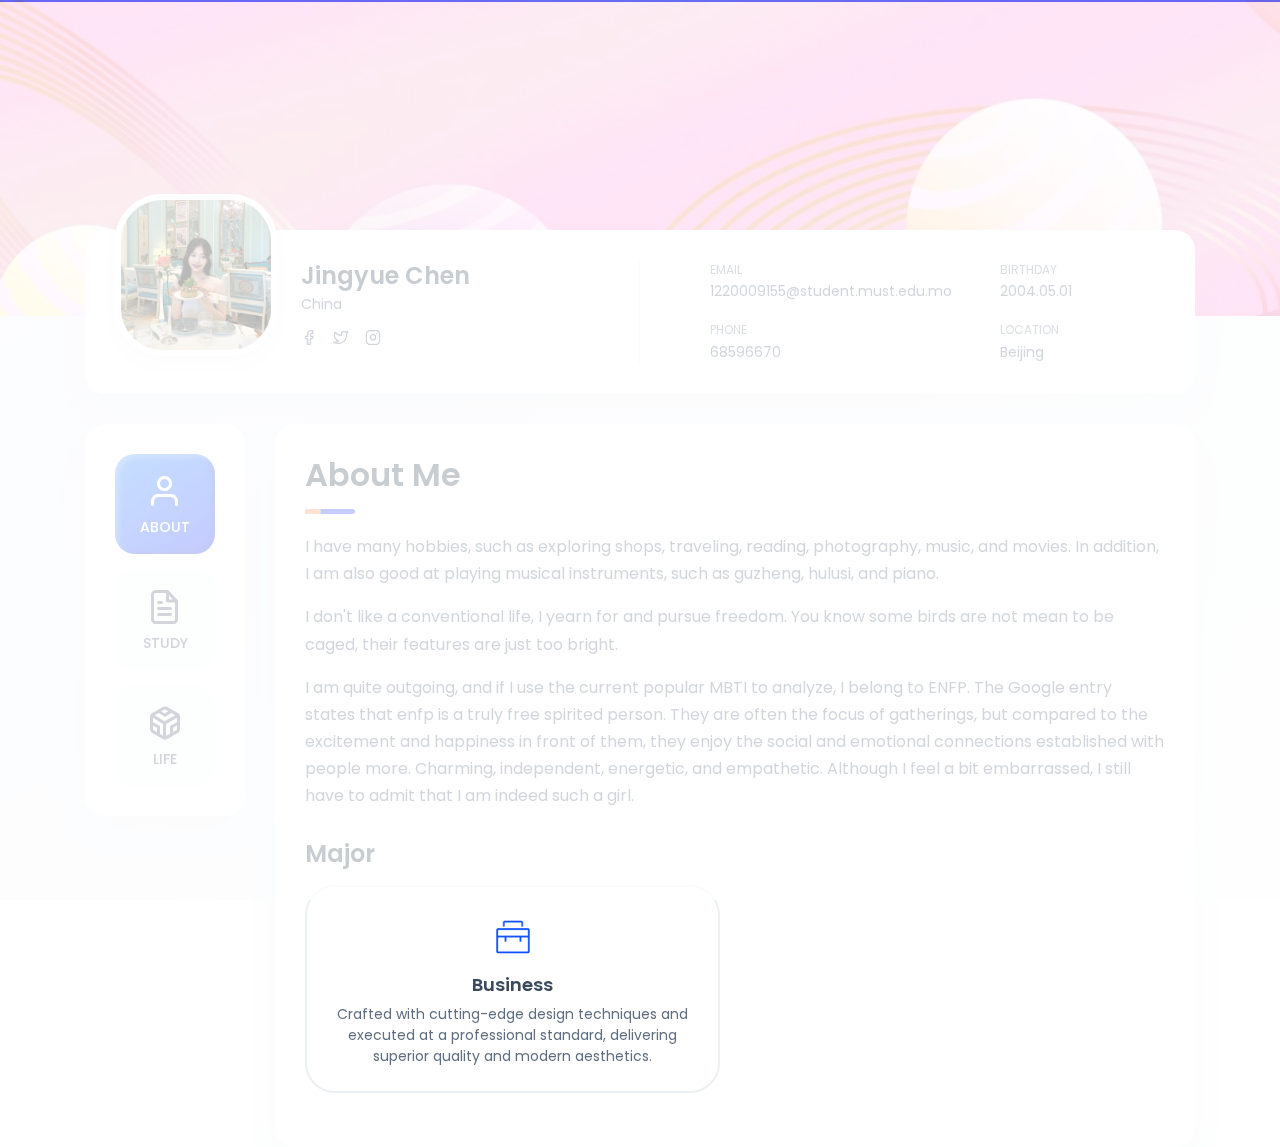
==== commit cbe20e12: "zxx" ====
--- a/index.html
+++ b/index.html
@@ -2,9 +2,8 @@
 <html lang="en">
   <head>
     <meta charset="utf-8" />
-    <title>vCard - About</title>
+    <title></title>
 
-    <!-- Meta Data -->
     <meta http-equiv="X-UA-Compatible" content="IE=edge" />
     <meta
       name="viewport"
@@ -13,49 +12,21 @@
     <meta name="format-detection" content="telephone=no" />
     <meta name="format-detection" content="address=no" />
     <meta name="author" content="ArtTemplate" />
-    <meta name="description" content="vCard" />
-
-    <!-- Twitter data -->
+    <meta name="description" content="" />
     <meta name="twitter:card" content="summary_large_image" />
     <meta name="twitter:site" content="@ArtTemplates" />
-    <meta name="twitter:title" content="vCard" />
-    <meta name="twitter:description" content="vCard" />
+    <meta name="twitter:title" content="" />
+    <meta name="twitter:description" content="" />
     <meta name="twitter:image" content="assets/images/social.jpg" />
-
-    <!-- Open Graph data -->
     <meta property="og:title" content="ArtTemplate" />
     <meta property="og:type" content="website" />
     <meta property="og:url" content="your url website" />
     <meta property="og:image" content="assets/images/social.jpg" />
-    <meta property="og:description" content="vCard" />
-    <meta property="og:site_name" content="vCard" />
+    <meta property="og:description" content="" />
+    <meta property="og:site_name" content="" />
 
-    <!-- Favicons -->
-    <link
-      rel="apple-touch-icon"
-      sizes="144x144"
-      href="assets/images/favicons/apple-touch-icon-144x144.png"
-    />
-    <link
-      rel="apple-touch-icon"
-      sizes="114x114"
-      href="assets/images/favicons/apple-touch-icon-114x114.png"
-    />
-    <link
-      rel="apple-touch-icon"
-      sizes="72x72"
-      href="assets/images/favicons/apple-touch-icon-72x72.png"
-    />
-    <link
-      rel="apple-touch-icon"
-      sizes="57x57"
-      href="assets/images/favicons/apple-touch-icon-57x57.png"
-    />
-    <link
-      rel="shortcut icon"
-      href="assets/images/favicons/favicon.png"
-      type="image/png"
-    />
+    <!-- s -->
+    
 
     <!-- Styles -->
     <link rel="stylesheet" type="text/css" href="assets/styles/style.css" />
@@ -203,37 +174,15 @@
                   </div>
                 </div>
               </div>
-
-              <!-- Testimonials -->
             </div>
-
-            <!-- Footer -->
           </div>
         </div>
       </div>
     </main>
-
-    <!-- SVG masks -->
-    <svg class="svg-defs">
-      <clipPath id="avatar-box">
-        <path
-          d="M1.85379 38.4859C2.9221 18.6653 18.6653 2.92275 38.4858 1.85453 56.0986.905299 77.2792 0 94 0c16.721 0 37.901.905299 55.514 1.85453 19.821 1.06822 35.564 16.81077 36.632 36.63137C187.095 56.0922 188 77.267 188 94c0 16.733-.905 37.908-1.854 55.514-1.068 19.821-16.811 35.563-36.632 36.631C131.901 187.095 110.721 188 94 188c-16.7208 0-37.9014-.905-55.5142-1.855-19.8205-1.068-35.5637-16.81-36.63201-36.631C.904831 131.908 0 110.733 0 94c0-16.733.904831-37.9078 1.85379-55.5141z"
-        />
-      </clipPath>
-      <clipPath id="avatar-hexagon">
-        <path
-          d="M0 27.2891c0-4.6662 2.4889-8.976 6.52491-11.2986L31.308 1.72845c3.98-2.290382 8.8697-2.305446 12.8637-.03963l25.234 14.31558C73.4807 18.3162 76 22.6478 76 27.3426V56.684c0 4.6805-2.5041 9.0013-6.5597 11.3186L44.4317 82.2915c-3.9869 2.278-8.8765 2.278-12.8634 0L6.55974 68.0026C2.50414 65.6853 0 61.3645 0 56.684V27.2891z"
-        />
-      </clipPath>
-    </svg>
-
-    <div class="back-to-top"></div>
-
     <!-- JavaScripts -->
     <script src="assets/js/jquery-3.4.1.min.js"></script>
     <script src="assets/js/plugins.min.js"></script>
     <script src="assets/js/common.js"></script>
-
     <script src="assets/demo/plugins-demo.js"></script>
   </body>
 </html>
--- a/assets/styles/style.css
+++ b/assets/styles/style.css
@@ -1,7 +1,7 @@
 /* ------------------------------------------------
  Author: ArtStyles (Art)
  更多模板：http://www.bootstrapmb.com/
- Template Name: vCard 3
+ Template Name:  3
  version: 1.0.0
 ------------------------------------------------ */
 /* ------------------------------------------------
